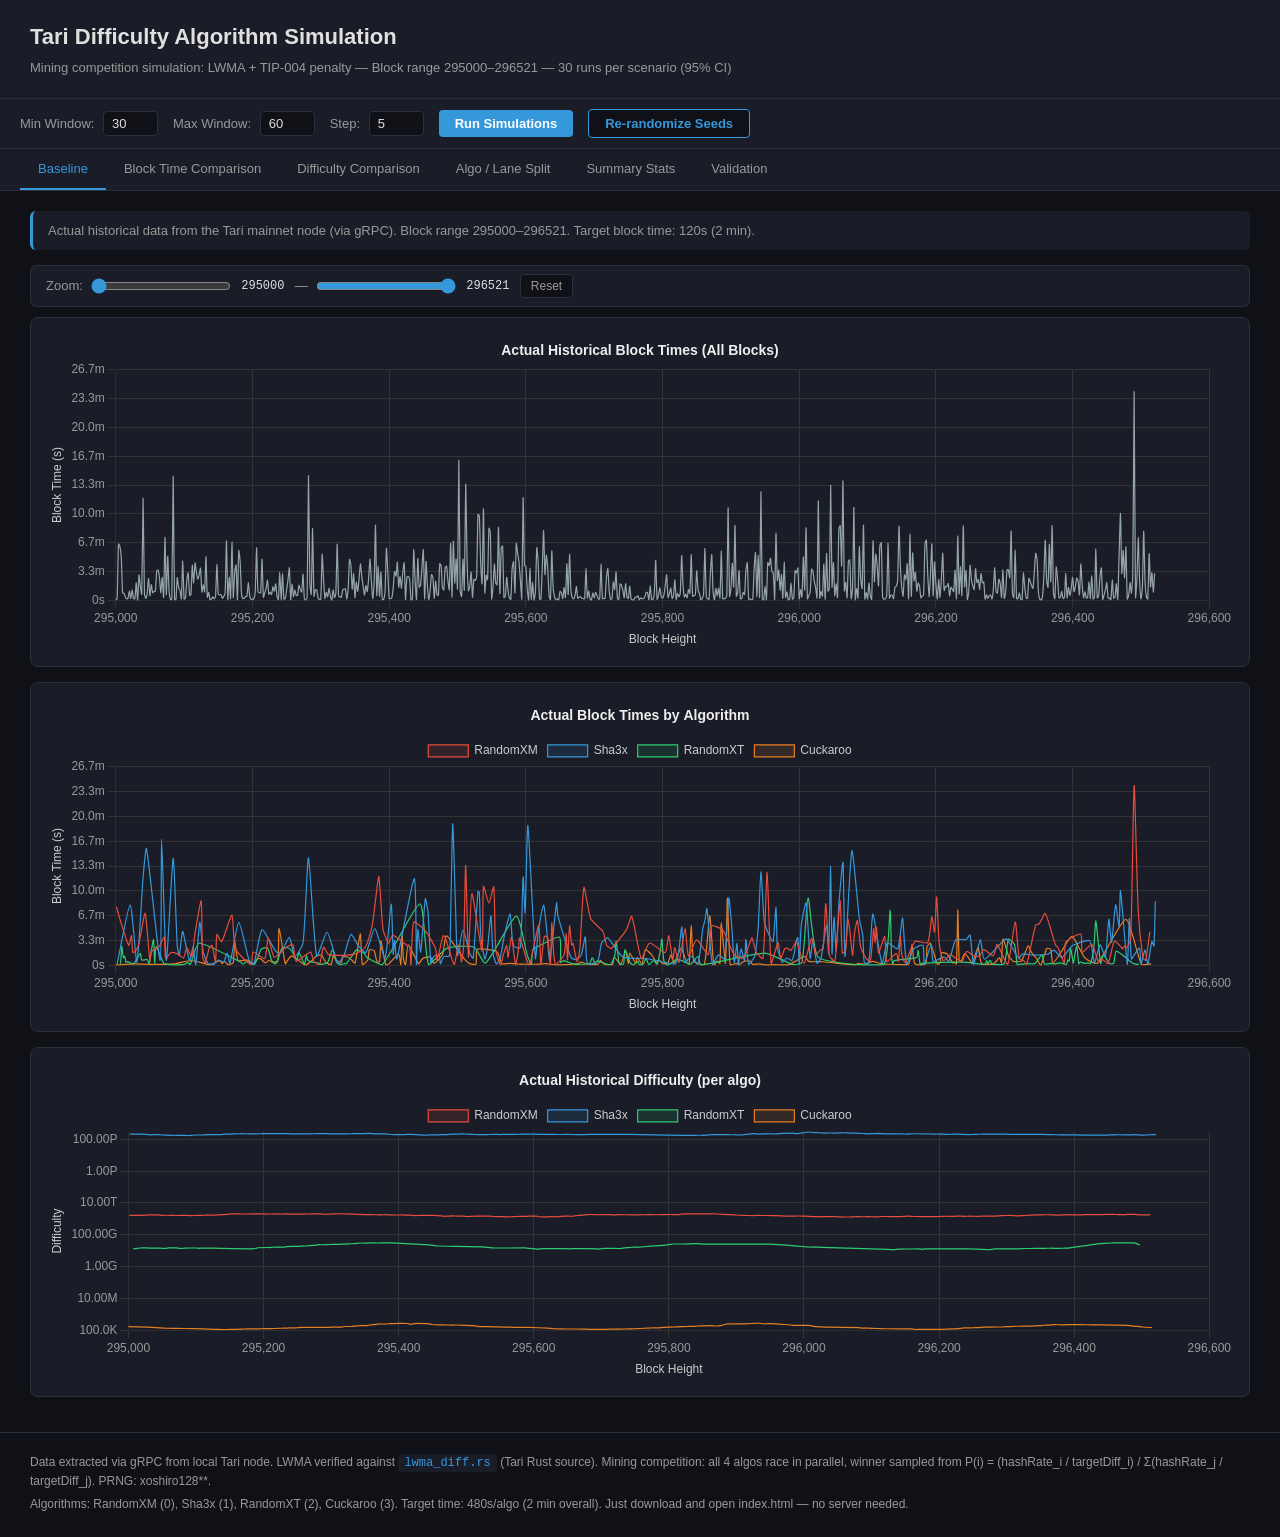
==== index.html @ d73a4309 "Add files via upload" ====
<!DOCTYPE html>
<html lang="en">
<head>
    <meta charset="UTF-8">
    <meta name="viewport" content="width=device-width, initial-scale=1.0">
    <title>Tari Difficulty Algorithm Simulation</title>
    <link rel="stylesheet" href="css/style.css">
    <script src="lib/chart.min.js"></script>
</head>
<body>
    <div class="header">
        <h1>Tari Difficulty Algorithm Simulation</h1>
        <p class="subtitle">
            Mining competition simulation: LWMA + TIP-004 penalty
            &mdash; Block range 295000&ndash;296521 &mdash; 30 runs per scenario (95% CI)
        </p>
    </div>

    <div class="settings-bar">
        <label>Min Window: <input type="number" id="minWindow" value="30" min="10" max="90"></label>
        <label>Max Window: <input type="number" id="maxWindow" value="60" min="10" max="120"></label>
        <label>Step: <input type="number" id="stepWindow" value="5" min="1" max="30"></label>
        <button id="runSimulations" class="run-btn">Run Simulations</button>
        <button id="rerandomize" class="run-btn rerandomize-btn">Re-randomize Seeds</button>
    </div>

    <div id="loading" class="loading-overlay">
        <div class="spinner"></div>
        <p id="loadingText">Running simulations...</p>
    </div>

    <div class="tab-bar">
        <button class="tab-button active" data-tab="tab-baseline">Baseline</button>
        <button class="tab-button" data-tab="tab-blocktime">Block Time Comparison</button>
        <button class="tab-button" data-tab="tab-difficulty">Difficulty Comparison</button>
        <button class="tab-button" data-tab="tab-lanesplit">Algo / Lane Split</button>
        <button class="tab-button" data-tab="tab-summary">Summary Stats</button>
        <button class="tab-button" data-tab="tab-validation">Validation</button>
    </div>

    <div id="tab-baseline" class="tab-content active">
        <div class="info-bar">Actual historical data from the Tari mainnet node (via gRPC). Block range 295000&ndash;296521. Target block time: 120s (2 min).</div>
        <div class="zoom-bar">
            <span>Zoom:</span>
            <input type="range" class="zoom-min" min="295000" max="296521" value="295000" step="10">
            <span class="zoom-val zoom-min-val">295000</span>
            <span>&mdash;</span>
            <input type="range" class="zoom-max" min="295000" max="296521" value="296521" step="10">
            <span class="zoom-val zoom-max-val">296521</span>
            <button class="zoom-reset">Reset</button>
        </div>
        <div class="chart-container"><canvas id="chartBaselineBTOverall"></canvas></div>
        <div class="chart-container"><canvas id="chartBaselineBTByAlgo"></canvas></div>
        <div class="chart-container"><canvas id="chartBaselineDifficulty"></canvas></div>
    </div>

    <div id="tab-blocktime" class="tab-content">
        <div class="info-bar">Simulated main chain block times vs actual. Block time chart shows the median run (the run closest to the median mean block time). Toggle scenarios to compare.</div>
        <div class="zoom-bar">
            <span>Zoom:</span>
            <input type="range" class="zoom-min" min="295000" max="296521" value="295000" step="10">
            <span class="zoom-val zoom-min-val">295000</span>
            <span>&mdash;</span>
            <input type="range" class="zoom-max" min="295000" max="296521" value="296521" step="10">
            <span class="zoom-val zoom-max-val">296521</span>
            <button class="zoom-reset">Reset</button>
        </div>
        <div class="scenario-bar" id="scenarioCheckboxes"></div>
        <div class="chart-container large"><canvas id="chartBlockTimeCompare"></canvas></div>
        <details class="trial-section" id="trialBlockTime">
            <summary>Show Individual Trial Runs (30 per scenario)</summary>
            <div class="trial-controls">
                <label>Scenario: <select class="trial-scenario-select" id="trialSelectBlockTime"></select></label>
            </div>
            <div class="trial-grid" id="trialGridBlockTime"></div>
        </details>
    </div>

    <div id="tab-difficulty" class="tab-content">
        <div class="info-bar">Simulated difficulty trajectories vs actual, per PoW algorithm (median run).</div>
        <div class="zoom-bar">
            <span>Zoom:</span>
            <input type="range" class="zoom-min" min="295000" max="296521" value="295000" step="10">
            <span class="zoom-val zoom-min-val">295000</span>
            <span>&mdash;</span>
            <input type="range" class="zoom-max" min="295000" max="296521" value="296521" step="10">
            <span class="zoom-val zoom-max-val">296521</span>
            <button class="zoom-reset">Reset</button>
        </div>
        <div class="scenario-bar" id="scenarioCheckboxesDiff"></div>
        <div class="control-bar">
            <label>Algorithm:
                <select id="algoSelector">
                    <option value="0">RandomXM</option>
                    <option value="1">Sha3x</option>
                    <option value="2">RandomXT</option>
                    <option value="3">Cuckaroo</option>
                </select>
            </label>
        </div>
        <div class="chart-container large"><canvas id="chartDifficultyCompare"></canvas></div>
        <details class="trial-section" id="trialDifficulty">
            <summary>Show Individual Trial Runs (30 per scenario)</summary>
            <div class="trial-controls">
                <label>Scenario: <select class="trial-scenario-select" id="trialSelectDifficulty"></select></label>
            </div>
            <div class="trial-grid" id="trialGridDifficulty"></div>
        </details>
    </div>

    <div id="tab-lanesplit" class="tab-content">
        <div class="info-bar">Block distribution across PoW algorithms and consecutive block run analysis. With the mining competition model, the penalty makes consecutive same-algo blocks unlikely (another algo wins instead).</div>
        <div class="chart-container"><canvas id="chartAlgoDistribution"></canvas></div>
        <div class="chart-grid">
            <div class="chart-container"><canvas id="chartConsecutiveRuns"></canvas></div>
            <div class="chart-container"><canvas id="chartPenaltyMultiplier"></canvas></div>
        </div>
    </div>

    <div id="tab-summary" class="tab-content">
        <div class="info-bar">Per-scenario statistics (blocks 295000&ndash;296521). Values show mean &plusmn; 95% CI across 30 runs. CV = Coefficient of Variation (std/mean).</div>
        <div class="table-container">
            <table class="stats-table" id="summaryTable">
                <thead><tr>
                    <th>Scenario</th><th>Blocks</th><th>Mean BT</th><th>Median BT</th>
                    <th>Std Dev</th><th>CV</th><th>P90</th><th>P99</th><th>Max BT</th>
                    <th>Algo Split</th>
                </tr></thead>
                <tbody id="summaryTableBody"></tbody>
            </table>
        </div>
    </div>

    <div id="tab-validation" class="tab-content">
        <div class="info-bar">LWMA-90 replay validation: replays actual block timestamps through the JS LWMA engine and compares computed difficulties to actual network difficulties. Target: >99.9% exact match, <0.01% max relative error.</div>
        <div id="validationPanel"></div>
    </div>

    <div class="footer">
        <p>Data extracted via gRPC from local Tari node. LWMA verified against <code>lwma_diff.rs</code> (Tari Rust source). Mining competition: all 4 algos race in parallel, winner sampled from P(i) = (hashRate_i / targetDiff_i) / &Sigma;(hashRate_j / targetDiff_j). PRNG: xoshiro128**.</p>
        <p>Algorithms: RandomXM (0), Sha3x (1), RandomXT (2), Cuckaroo (3). Target time: 480s/algo (2 min overall). Just download and open index.html &mdash; no server needed.</p>
    </div>

    <script src="js/config.js"></script>
    <script src="js/lwma.js"></script>
    <script src="js/prng.js"></script>
    <script src="js/statistics.js"></script>
    <script src="js/simulation.js"></script>
    <script src="js/validation.js"></script>
    <script src="js/charts.js"></script>
    <script src="js/data.js"></script>
    <script src="js/app.js"></script>
</body>
</html>
---- css/style.css ----
:root {
    --bg: #0f1117;
    --bg-card: #1a1d27;
    --bg-hover: #232834;
    --text: #e0e0e0;
    --text-dim: #999;
    --accent: #3498db;
    --accent-hover: #2980b9;
    --border: #2a2f3a;
    --good: #2ecc71;
    --bad: #e74c3c;
    --warning: #f1c40f;
}

* { margin: 0; padding: 0; box-sizing: border-box; }

body {
    background: var(--bg);
    color: var(--text);
    font-family: 'Segoe UI', 'Helvetica Neue', Arial, sans-serif;
    font-size: 14px;
    line-height: 1.5;
    padding: 0;
}

.header {
    background: var(--bg-card);
    padding: 20px 30px;
    border-bottom: 1px solid var(--border);
}

.header h1 {
    font-size: 22px;
    font-weight: 600;
    margin-bottom: 5px;
}

.subtitle {
    color: var(--text-dim);
    font-size: 13px;
}

.tab-bar {
    display: flex;
    background: var(--bg-card);
    border-bottom: 1px solid var(--border);
    padding: 0 20px;
    overflow-x: auto;
}

.tab-button {
    background: none;
    border: none;
    color: var(--text-dim);
    padding: 12px 18px;
    cursor: pointer;
    font-size: 13px;
    font-weight: 500;
    border-bottom: 2px solid transparent;
    transition: all 0.15s;
    white-space: nowrap;
}

.tab-button:hover { color: var(--text); background: var(--bg-hover); }
.tab-button.active { color: var(--accent); border-bottom-color: var(--accent); }

.tab-content {
    display: none;
    padding: 20px 30px;
}

.tab-content.active { display: block; }

.info-bar {
    background: var(--bg-card);
    padding: 10px 15px;
    border-radius: 6px;
    margin-bottom: 15px;
    color: var(--text-dim);
    font-size: 13px;
    border-left: 3px solid var(--accent);
}

.chart-container {
    background: var(--bg-card);
    border: 1px solid var(--border);
    border-radius: 8px;
    padding: 15px;
    margin-bottom: 15px;
    height: 350px;
    position: relative;
}

.chart-container.large { height: 500px; }

.chart-grid {
    display: grid;
    grid-template-columns: 1fr 1fr;
    gap: 15px;
}

.scenario-bar {
    display: flex;
    flex-wrap: wrap;
    gap: 8px;
    margin-bottom: 15px;
    padding: 10px 15px;
    background: var(--bg-card);
    border-radius: 6px;
    border: 1px solid var(--border);
}

.scenario-toggle {
    display: flex;
    align-items: center;
    gap: 6px;
    padding: 5px 10px;
    background: var(--bg);
    border-radius: 4px;
    cursor: pointer;
    font-size: 13px;
    user-select: none;
    border: 1px solid var(--border);
    transition: background 0.15s;
}

.scenario-toggle:hover { background: var(--bg-hover); }

.scenario-toggle input[type=checkbox] {
    margin: 0;
    accent-color: var(--accent);
}

.color-dot {
    width: 10px;
    height: 10px;
    border-radius: 50%;
    display: inline-block;
}

.control-bar {
    margin-bottom: 15px;
    padding: 10px 15px;
    background: var(--bg-card);
    border-radius: 6px;
    border: 1px solid var(--border);
}

.control-bar select {
    background: var(--bg);
    color: var(--text);
    border: 1px solid var(--border);
    padding: 5px 10px;
    border-radius: 4px;
    font-size: 13px;
    margin-left: 8px;
}

.table-container {
    background: var(--bg-card);
    border: 1px solid var(--border);
    border-radius: 8px;
    overflow: auto;
}

.stats-table {
    width: 100%;
    border-collapse: collapse;
    font-size: 13px;
}

.stats-table th {
    background: var(--bg);
    padding: 10px 12px;
    text-align: left;
    font-weight: 600;
    color: var(--text-dim);
    border-bottom: 1px solid var(--border);
    white-space: nowrap;
}

.stats-table td {
    padding: 8px 12px;
    border-bottom: 1px solid var(--border);
    white-space: nowrap;
}

.stats-table tr:hover td { background: var(--bg-hover); }
.stats-table .baseline-row { font-weight: 600; }
.stats-table .baseline-row td:first-child { color: var(--accent); }
.stats-table .algo-cell { font-size: 12px; color: var(--text-dim); }
.runs-badge { display: inline-block; background: var(--bg); color: var(--text-dim); padding: 1px 6px; border-radius: 8px; font-size: 11px; font-weight: 400; margin-left: 4px; border: 1px solid var(--border); }
.stats-table .baseline-row td:first-child { color: var(--accent); }

.loading-overlay {
    position: fixed;
    inset: 0;
    background: rgba(15, 17, 23, 0.95);
    display: flex;
    flex-direction: column;
    align-items: center;
    justify-content: center;
    z-index: 9999;
    color: var(--text);
}

.spinner {
    width: 40px;
    height: 40px;
    border: 3px solid var(--border);
    border-top-color: var(--accent);
    border-radius: 50%;
    animation: spin 0.8s linear infinite;
    margin-bottom: 15px;
}

@keyframes spin { to { transform: rotate(360deg); } }

.loading-overlay .error {
    color: var(--bad);
    text-align: center;
    max-width: 600px;
    padding: 20px;
}

.validation-badge {
    display: inline-block;
    padding: 8px 20px;
    border-radius: 6px;
    font-weight: 700;
    font-size: 16px;
    margin-bottom: 15px;
}

.validation-badge.good { background: var(--good); color: #fff; }
.validation-badge.bad { background: var(--bad); color: #fff; }

.validation-stats {
    display: flex;
    gap: 30px;
    margin-bottom: 15px;
    flex-wrap: wrap;
}

.validation-stats > div { font-size: 14px; }
.stat-label { color: var(--text-dim); margin-right: 5px; }

.validation-table {
    width: 100%;
    border-collapse: collapse;
    font-size: 13px;
    background: var(--bg);
    border-radius: 6px;
    overflow: hidden;
}

.validation-table th {
    padding: 8px 12px;
    text-align: left;
    color: var(--text-dim);
    border-bottom: 1px solid var(--border);
}

.validation-table td {
    padding: 6px 12px;
    border-bottom: 1px solid var(--border);
}

.footer {
    padding: 20px 30px;
    border-top: 1px solid var(--border);
    color: var(--text-dim);
    font-size: 12px;
}

.footer p { margin-bottom: 5px; }
.footer code { background: var(--bg-card); padding: 2px 6px; border-radius: 3px; color: var(--accent); }

@media (max-width: 900px) {
    .chart-grid { grid-template-columns: 1fr; }
    .chart-container { height: 300px; }
    .chart-container.large { height: 400px; }
}

/* Settings bar */
.settings-bar {
    display: flex;
    gap: 15px;
    align-items: center;
    padding: 10px 20px;
    background: var(--bg-card);
    border-bottom: 1px solid var(--border);
}
.settings-bar label { font-size: 13px; color: var(--text-dim); }
.settings-bar input[type=number] {
    width: 55px;
    background: var(--bg);
    color: var(--text);
    border: 1px solid var(--border);
    padding: 4px 8px;
    border-radius: 4px;
    font-size: 13px;
    margin-left: 5px;
}
.run-btn {
    background: var(--accent);
    color: #fff;
    border: none;
    padding: 6px 16px;
    border-radius: 4px;
    cursor: pointer;
    font-size: 13px;
    font-weight: 600;
    transition: background 0.15s;
}
.run-btn:hover { background: var(--accent-hover); }
.rerandomize-btn { background: var(--bg); color: var(--accent); border: 1px solid var(--accent); }
.rerandomize-btn:hover { background: var(--accent); color: #fff; }

/* Zoom bar */
.zoom-bar {
    display: flex;
    align-items: center;
    gap: 8px;
    padding: 8px 15px;
    background: var(--bg-card);
    border-radius: 6px;
    margin-bottom: 10px;
    border: 1px solid var(--border);
    font-size: 13px;
    color: var(--text-dim);
}
.zoom-bar input[type=range] { width: 140px; accent-color: var(--accent); cursor: pointer; }
.zoom-val { min-width: 48px; text-align: center; color: var(--text); font-family: monospace; font-size: 12px; }
.zoom-reset {
    background: var(--bg);
    color: var(--text-dim);
    border: 1px solid var(--border);
    padding: 4px 10px;
    border-radius: 4px;
    cursor: pointer;
    font-size: 12px;
}
.zoom-reset:hover { background: var(--bg-hover); color: var(--text); }

/* Trial sections */
.trial-section {
    margin-top: 15px;
    border: 1px solid var(--border);
    border-radius: 8px;
    background: var(--bg-card);
    overflow: hidden;
}
.trial-section summary {
    padding: 10px 15px;
    cursor: pointer;
    font-size: 13px;
    color: var(--text-dim);
    user-select: none;
    transition: background 0.15s;
    list-style: none;
}
.trial-section summary::-webkit-details-marker { display: none; }
.trial-section summary::before { content: '\25B6\00a0'; font-size: 10px; }
.trial-section[open] summary::before { content: '\25BC\00a0'; }
.trial-section summary:hover { background: var(--bg-hover); }
.trial-section[open] summary { border-bottom: 1px solid var(--border); }
.trial-controls { padding: 10px 15px; border-bottom: 1px solid var(--border); }
.trial-controls select {
    background: var(--bg);
    color: var(--text);
    border: 1px solid var(--border);
    padding: 4px 8px;
    border-radius: 4px;
    font-size: 13px;
    margin-left: 8px;
}
.trial-grid {
    display: grid;
    grid-template-columns: repeat(auto-fill, minmax(340px, 1fr));
    gap: 10px;
    padding: 15px;
}
.trial-chart-wrapper {
    background: var(--bg);
    border: 1px solid var(--border);
    border-radius: 6px;
    padding: 8px;
}
.trial-chart-canvas { height: 170px; position: relative; }
.trial-label { display: block; text-align: center; font-size: 11px; color: var(--text-dim); margin-top: 4px; }
.trial-stats { display: block; text-align: center; font-size: 10px; color: var(--text-dim); opacity: 0.7; margin-top: 2px; }
.no-trials { padding: 20px; text-align: center; color: var(--text-dim); font-size: 13px; }
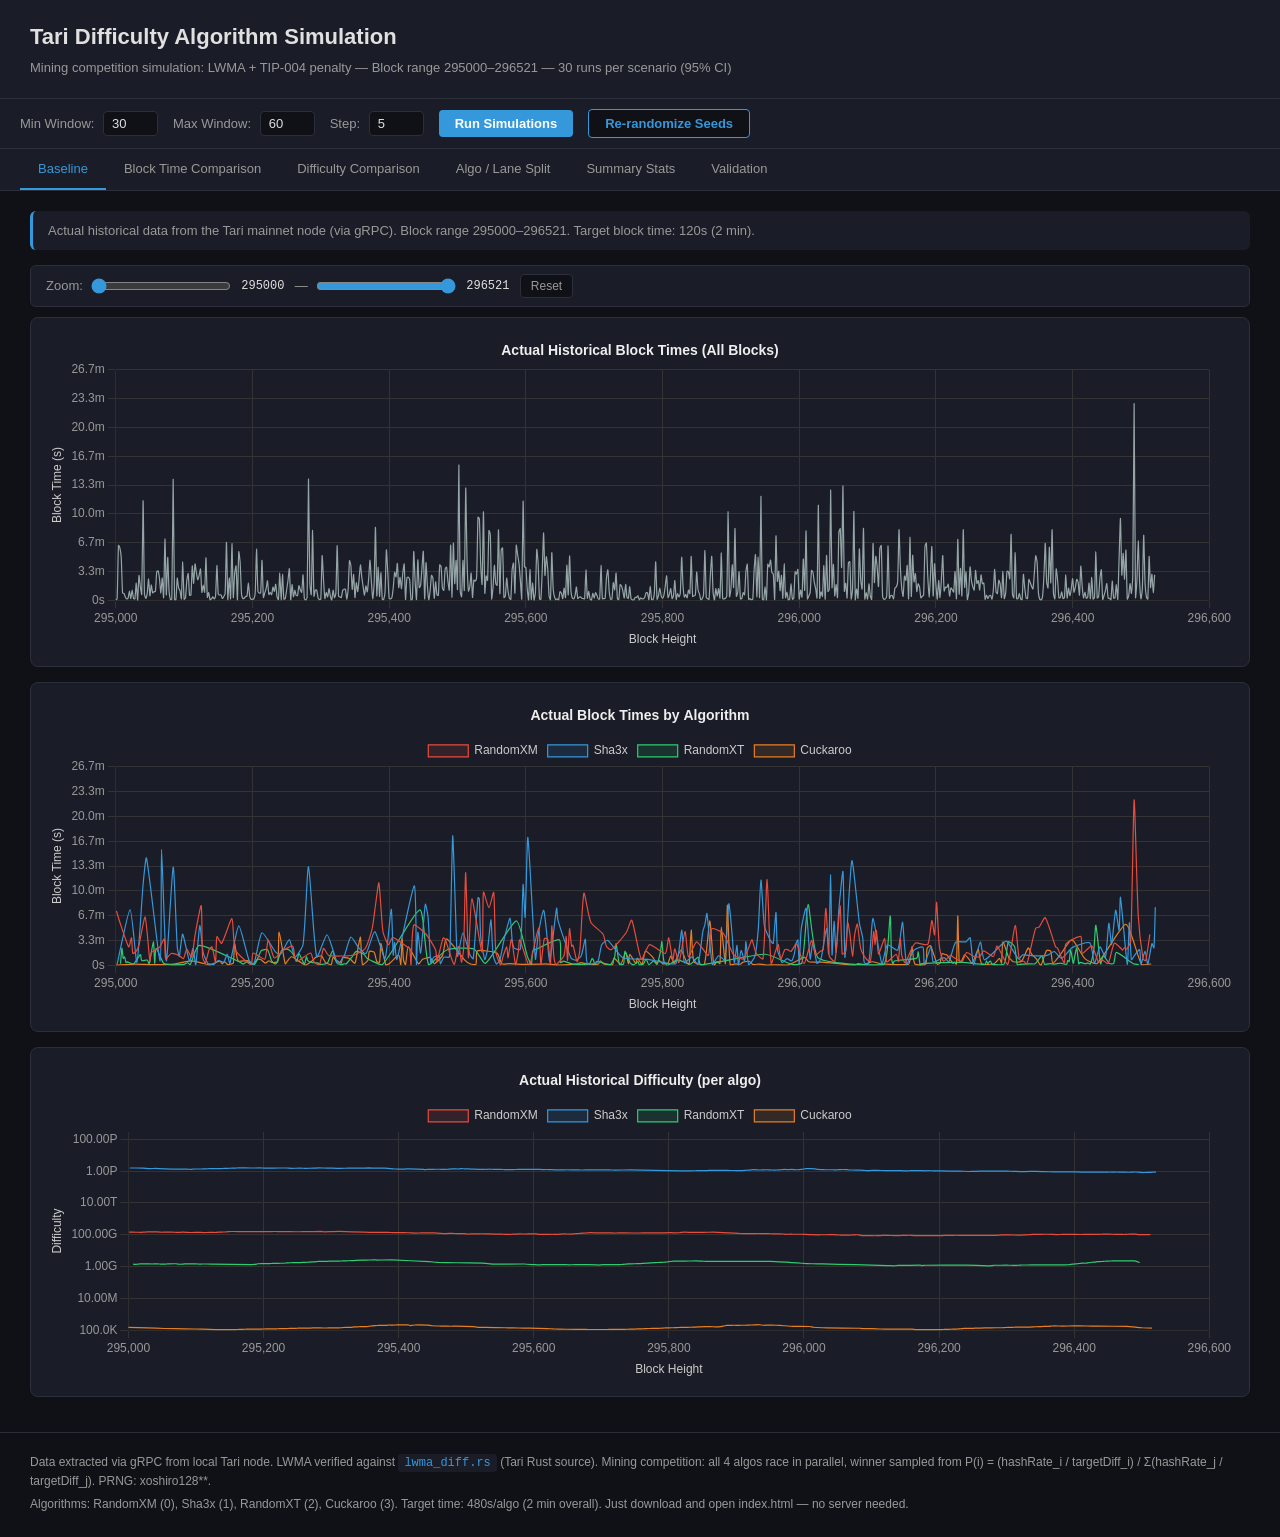
==== commit 6fbb0a3a: "Add New penalty proposal (RFC PR #174 revised) alongside Original Adds the revised TIP-004 consecuti" ====
--- a/index.html
+++ b/index.html
@@ -143,6 +143,7 @@
 
     <script src="js/config.js"></script>
     <script src="js/lwma.js"></script>
+    <script src="js/lwma_sw.js"></script>
     <script src="js/prng.js"></script>
     <script src="js/statistics.js"></script>
     <script src="js/simulation.js"></script>
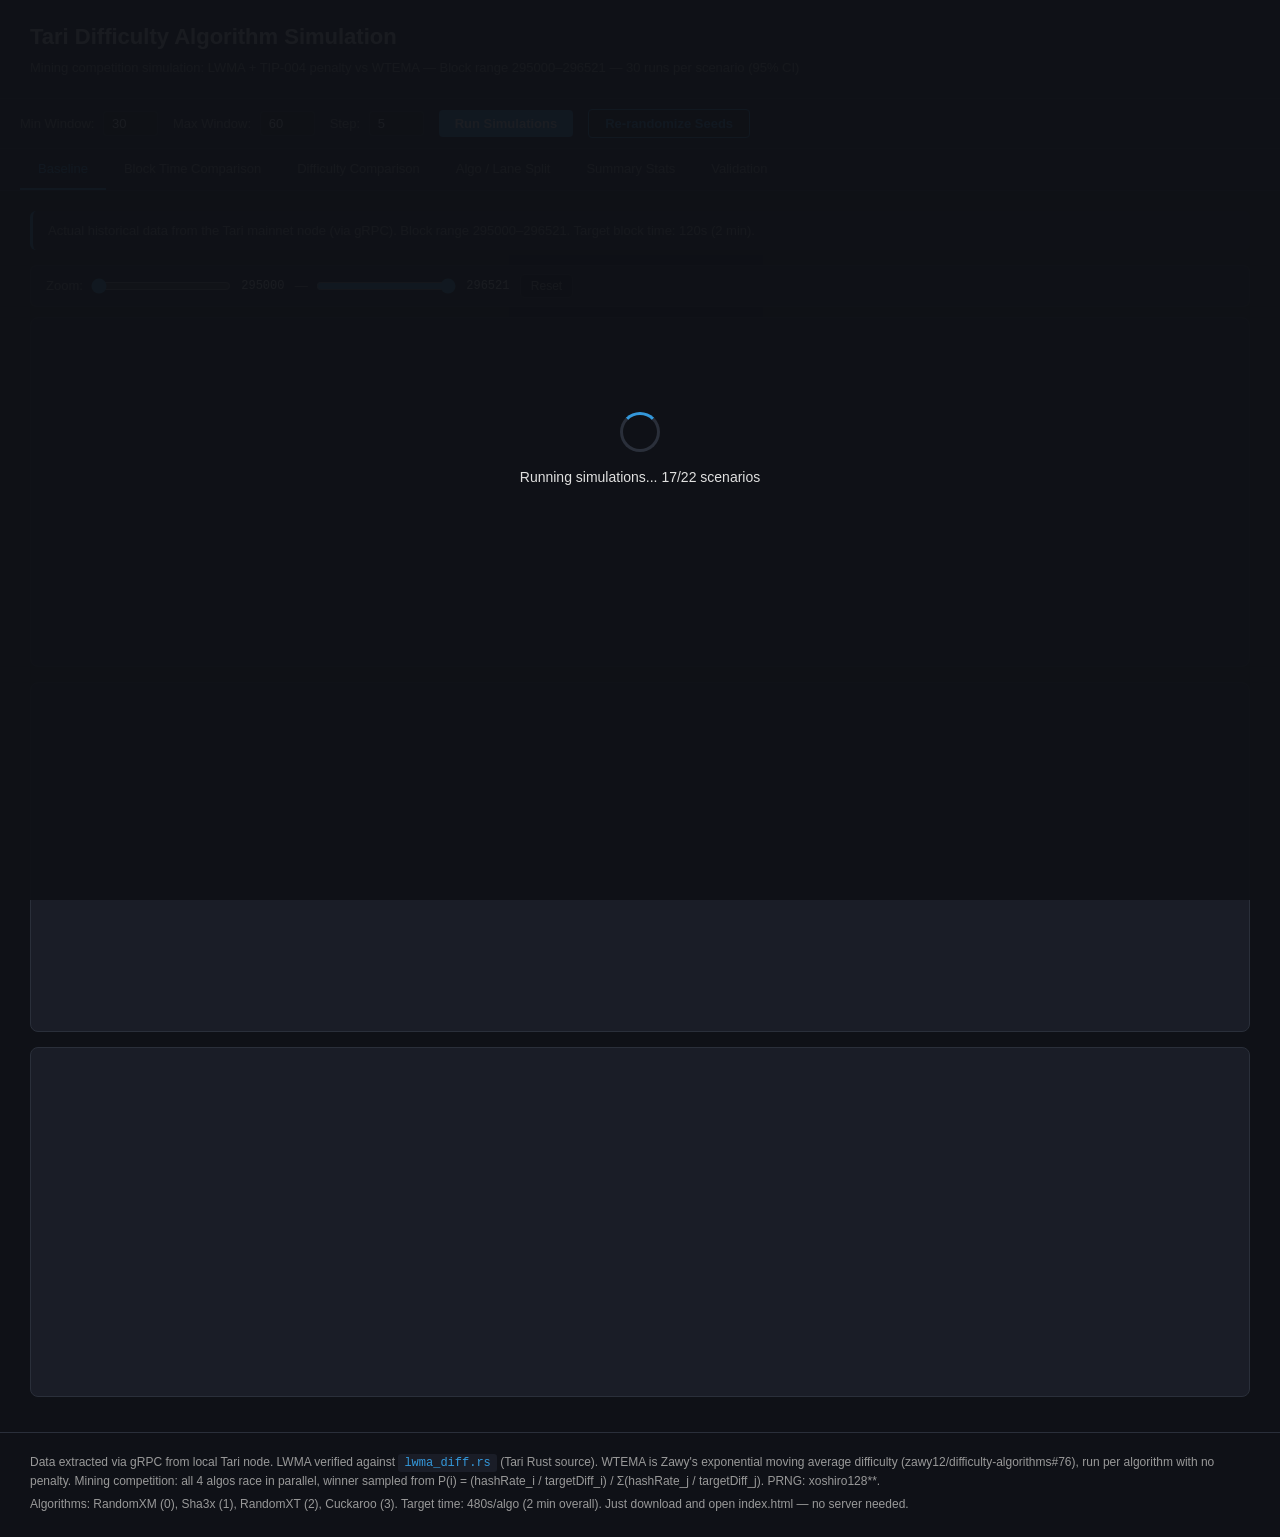
==== commit 006e9615: "Add WTEMA scenario (Zawy EMA) alongside Original and New penalty proposals" ====
--- a/index.html
+++ b/index.html
@@ -11,7 +11,7 @@
     <div class="header">
         <h1>Tari Difficulty Algorithm Simulation</h1>
         <p class="subtitle">
-            Mining competition simulation: LWMA + TIP-004 penalty
+            Mining competition simulation: LWMA + TIP-004 penalty vs WTEMA
             &mdash; Block range 295000&ndash;296521 &mdash; 30 runs per scenario (95% CI)
         </p>
     </div>
@@ -137,13 +137,14 @@
     </div>
 
     <div class="footer">
-        <p>Data extracted via gRPC from local Tari node. LWMA verified against <code>lwma_diff.rs</code> (Tari Rust source). Mining competition: all 4 algos race in parallel, winner sampled from P(i) = (hashRate_i / targetDiff_i) / &Sigma;(hashRate_j / targetDiff_j). PRNG: xoshiro128**.</p>
+        <p>Data extracted via gRPC from local Tari node. LWMA verified against <code>lwma_diff.rs</code> (Tari Rust source). WTEMA is Zawy's exponential moving average difficulty (zawy12/difficulty-algorithms#76), run per algorithm with no penalty. Mining competition: all 4 algos race in parallel, winner sampled from P(i) = (hashRate_i / targetDiff_i) / &Sigma;(hashRate_j / targetDiff_j). PRNG: xoshiro128**.</p>
         <p>Algorithms: RandomXM (0), Sha3x (1), RandomXT (2), Cuckaroo (3). Target time: 480s/algo (2 min overall). Just download and open index.html &mdash; no server needed.</p>
     </div>
 
     <script src="js/config.js"></script>
     <script src="js/lwma.js"></script>
     <script src="js/lwma_sw.js"></script>
+    <script src="js/wtema.js"></script>
     <script src="js/prng.js"></script>
     <script src="js/statistics.js"></script>
     <script src="js/simulation.js"></script>
